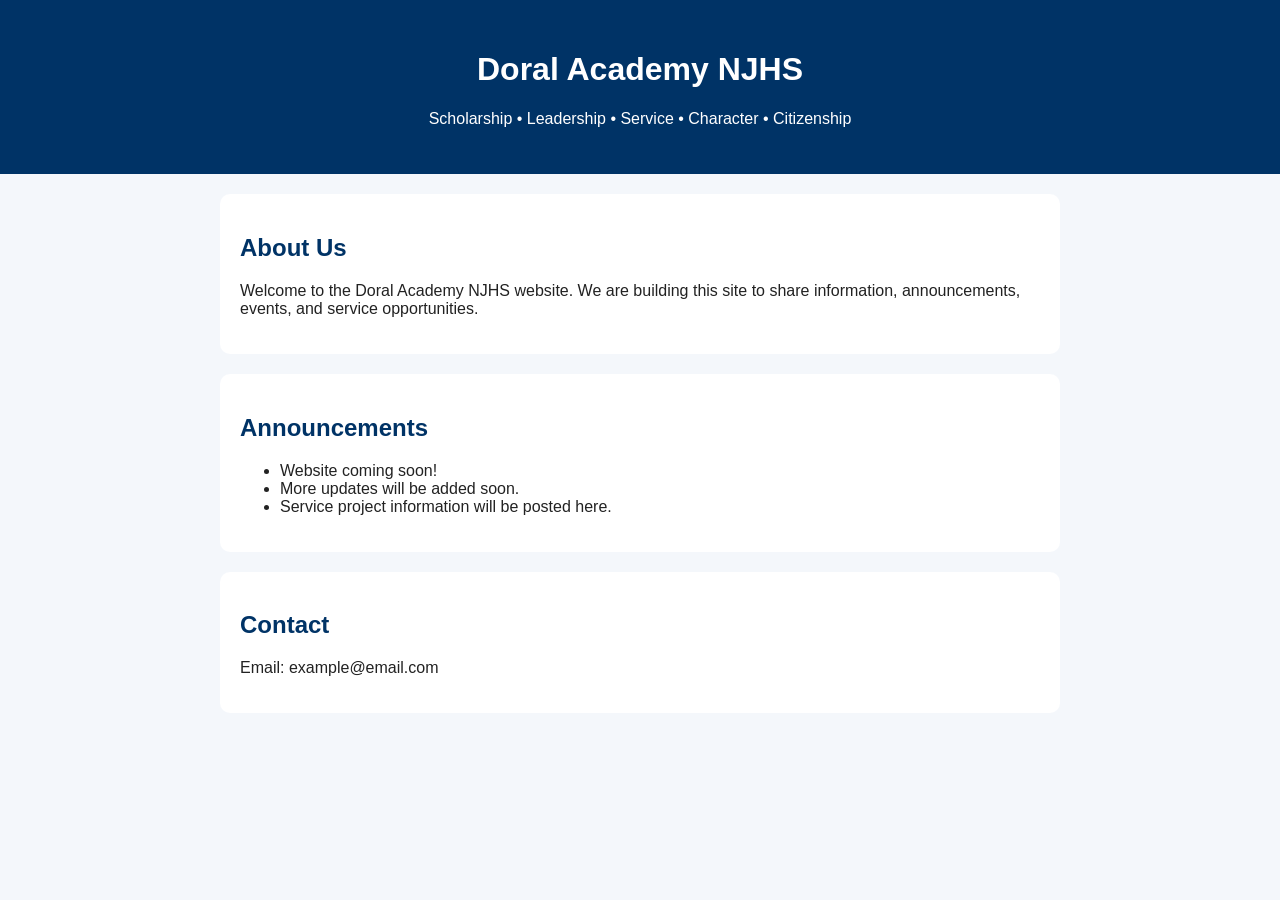
==== index.html @ dc1354bd "Refactor index.html structure and content" ====
<!DOCTYPE html>
<html>
<head>
  <title>Doral Academy NJHS</title>
  <link rel="stylesheet" href="style.css">
</head>
<body>

  <header>
    <h1>Doral Academy NJHS</h1>
    <p>Scholarship • Leadership • Service • Character • Citizenship</p>
  </header>

  <section>
    <h2>About Us</h2>
    <p>
      Welcome to the Doral Academy NJHS website. We are building this site
      to share information, announcements, events, and service opportunities.
    </p>
  </section>

  <section>
    <h2>Announcements</h2>
    <ul>
      <li>Website coming soon!</li>
      <li>More updates will be added soon.</li>
      <li>Service project information will be posted here.</li>
    </ul>
  </section>

  <section>
    <h2>Contact</h2>
    <p>Email: example@email.com</p>
  </section>

</body>
</html>
---- style.css ----
body {
  font-family: Arial, sans-serif;
  background-color: #f4f7fb;
  color: #222;
  margin: 0;
  padding: 0;
}

header {
  background-color: #003366;
  color: white;
  padding: 30px;
  text-align: center;
}

section {
  background: white;
  margin: 20px auto;
  padding: 20px;
  max-width: 800px;
  border-radius: 10px;
}

h2 {
  color: #003366;
}
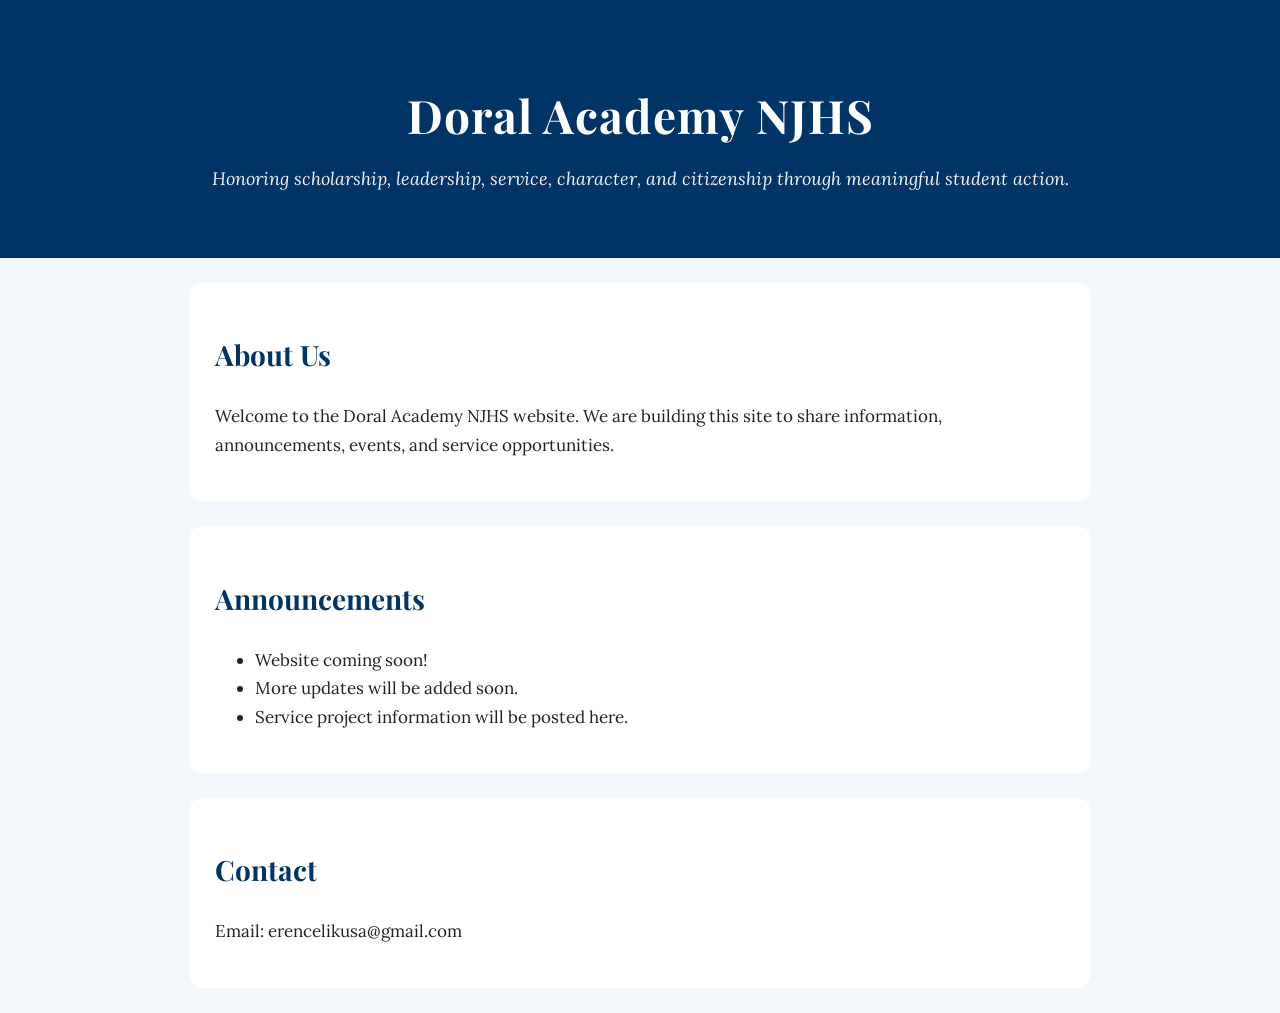
==== commit f3ff9d79: "Update contact email and header description" ====
--- a/index.html
+++ b/index.html
@@ -4,11 +4,12 @@
   <title>Doral Academy NJHS</title>
   <link rel="stylesheet" href="style.css">
 </head>
+
 <body>
 
   <header>
     <h1>Doral Academy NJHS</h1>
-    <p>Scholarship • Leadership • Service • Character • Citizenship</p>
+    <p>Honoring scholarship, leadership, service, character, and citizenship through meaningful student action.</p>
   </header>
 
   <section>
@@ -30,7 +31,7 @@
 
   <section>
     <h2>Contact</h2>
-    <p>Email: example@email.com</p>
+    <p>Email: erencelikusa@gmail.com</p>
   </section>
 
 </body>
--- a/style.css
+++ b/style.css
@@ -1,26 +1,49 @@
+@import url('https://fonts.googleapis.com/css2?family=Lora:wght@400;500&family=Playfair+Display:wght@600;700&display=swap');
+
 body {
-  font-family: Arial, sans-serif;
+  font-family: 'Lora', Georgia, serif;
   background-color: #f4f7fb;
   color: #222;
   margin: 0;
   padding: 0;
+  line-height: 1.7;
 }
 
 header {
   background-color: #003366;
   color: white;
-  padding: 30px;
+  padding: 45px 25px;
   text-align: center;
+}
+
+header h1 {
+  font-family: 'Playfair Display', Georgia, serif;
+  font-size: 46px;
+  margin-bottom: 10px;
+  letter-spacing: 1px;
+}
+
+header p {
+  font-size: 18px;
+  font-style: italic;
+  margin-top: 0;
+  opacity: 0.95;
 }
 
 section {
   background: white;
-  margin: 20px auto;
-  padding: 20px;
-  max-width: 800px;
-  border-radius: 10px;
+  margin: 25px auto;
+  padding: 25px;
+  max-width: 850px;
+  border-radius: 12px;
 }
 
 h2 {
+  font-family: 'Playfair Display', Georgia, serif;
   color: #003366;
+  font-size: 28px;
 }
+
+p, li {
+  font-size: 17px;
+}
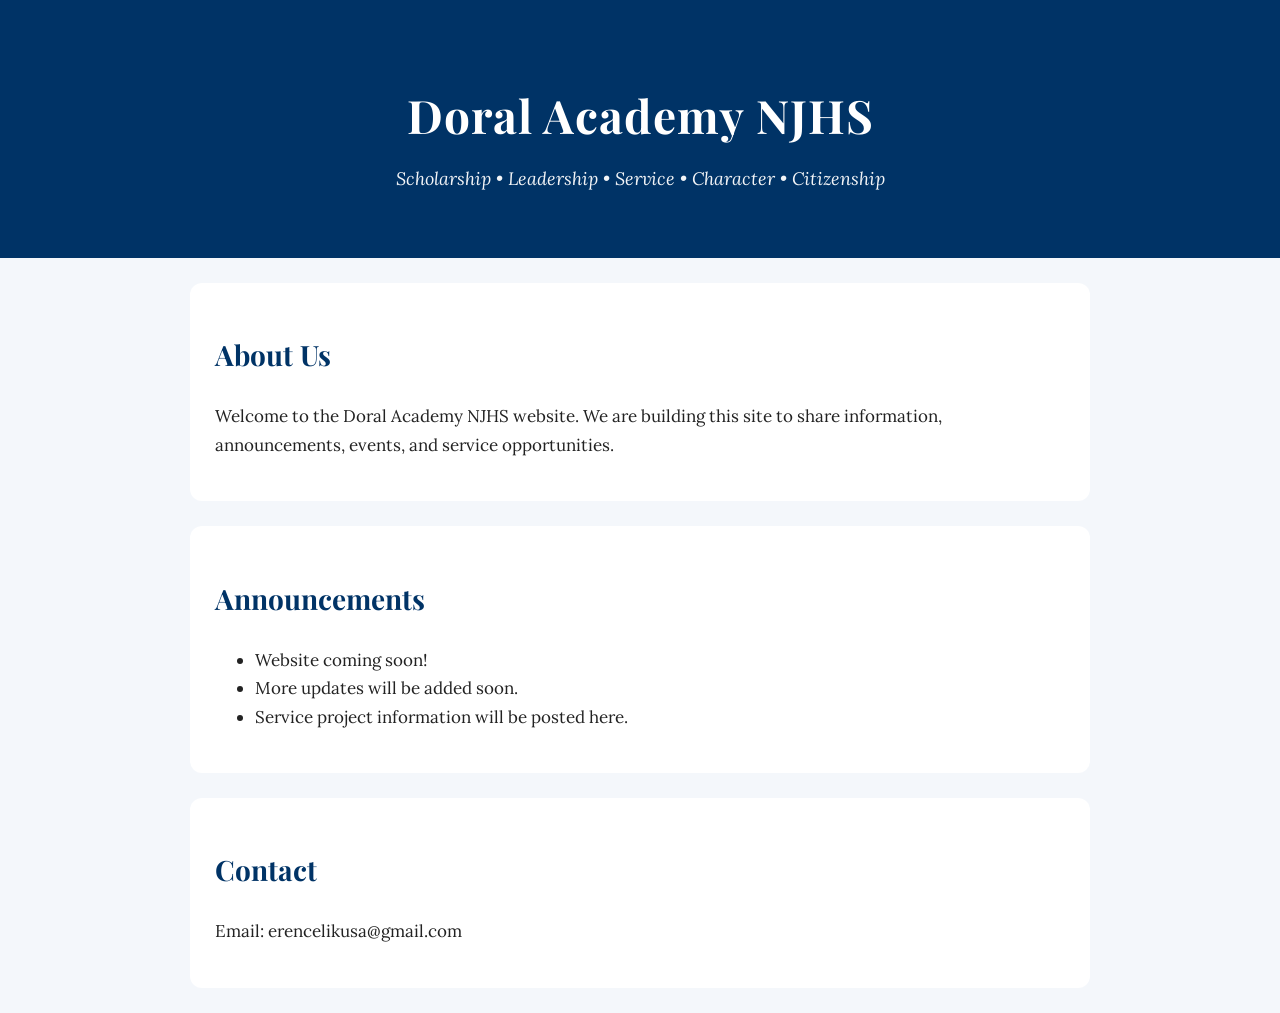
==== commit 192ed0b3: "Update paragraph content in index.html" ====
--- a/index.html
+++ b/index.html
@@ -9,7 +9,7 @@
 
   <header>
     <h1>Doral Academy NJHS</h1>
-    <p>Honoring scholarship, leadership, service, character, and citizenship through meaningful student action.</p>
+    <p>Scholarship • Leadership • Service • Character • Citizenship</p>
   </header>
 
   <section>
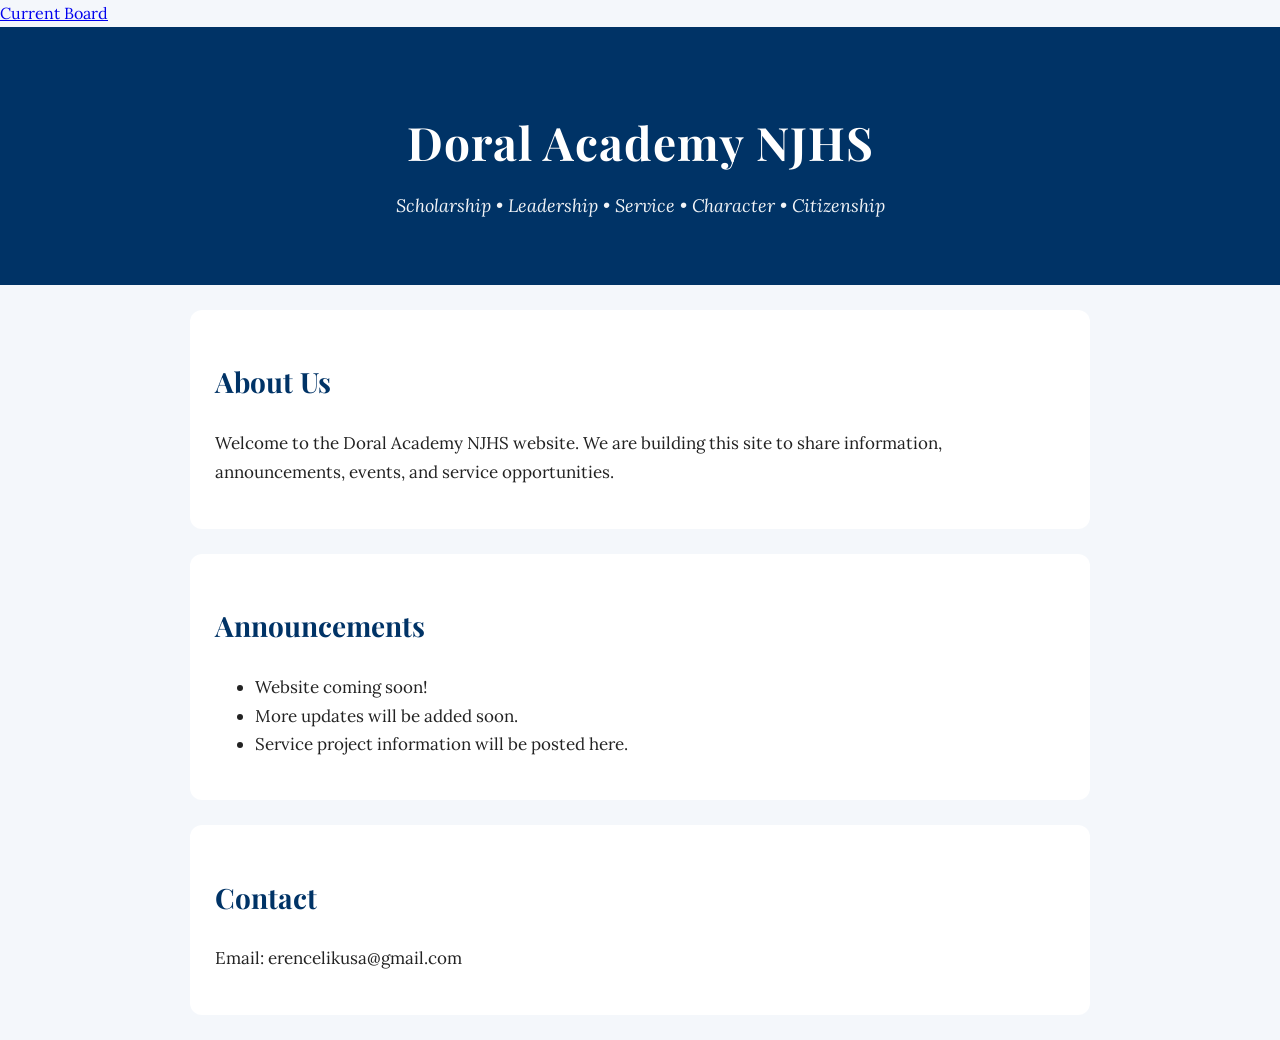
==== commit 2743253d: "Add link to Current Board in index.html Added a link to the current board in the body." ====
--- a/index.html
+++ b/index.html
@@ -6,6 +6,8 @@
 </head>
 
 <body>
+
+  <a class="side-button" href="board.html">Current Board</a>
 
   <header>
     <h1>Doral Academy NJHS</h1>
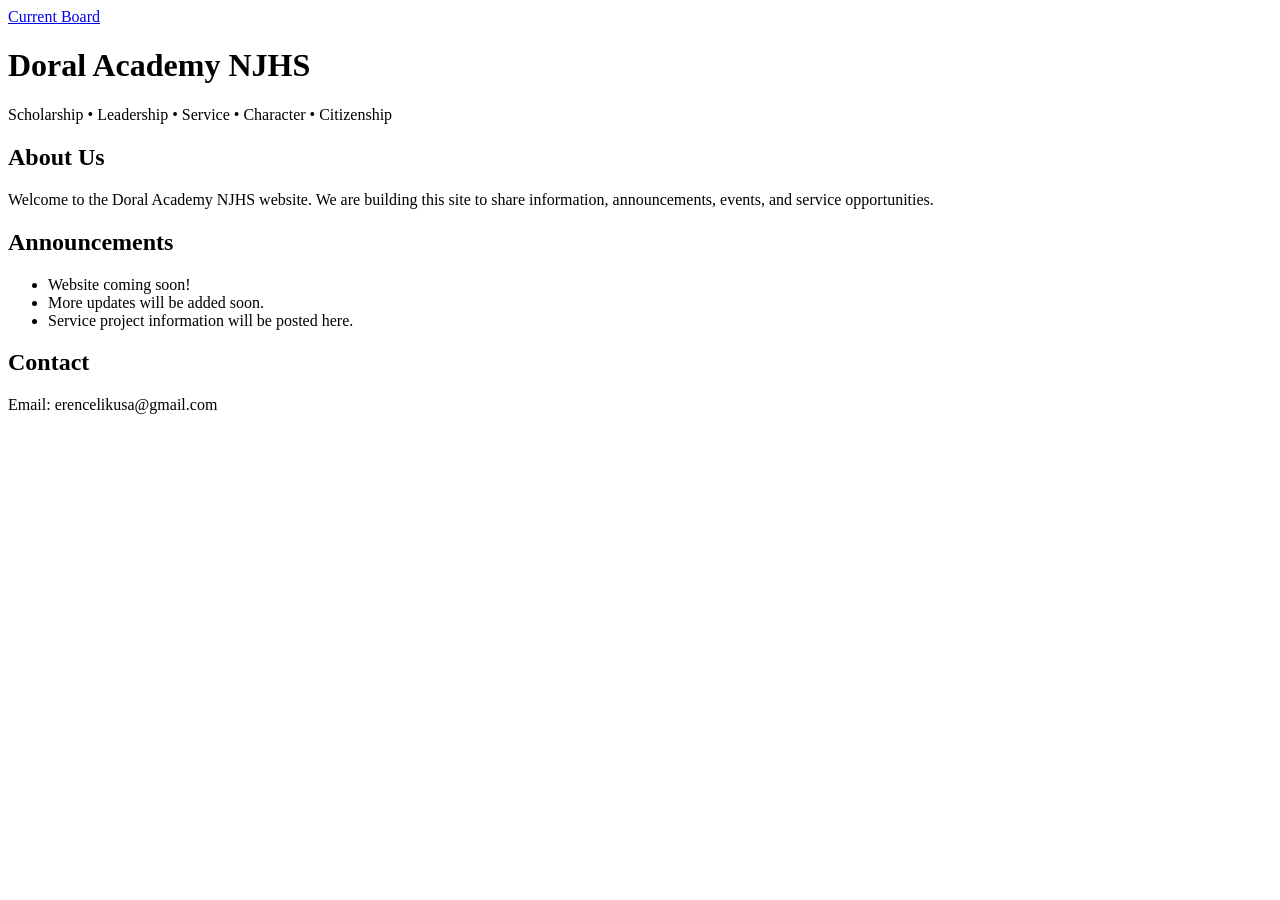
==== commit 8cc962ea: "Replace side-button with board-button for navigation" ====
--- a/index.html
+++ b/index.html
@@ -7,9 +7,9 @@
 
 <body>
 
-  <a class="side-button" href="board.html">Current Board</a>
+  <header>
+    <a class="board-button" href="board.html">Current Board</a>
 
-  <header>
     <h1>Doral Academy NJHS</h1>
     <p>Scholarship • Leadership • Service • Character • Citizenship</p>
   </header>
--- a/style.css
+++ b/style.css
@@ -1,49 +1,45 @@
-@import url('https://fonts.googleapis.com/css2?family=Lora:wght@400;500&family=Playfair+Display:wght@600;700&display=swap');
-
-body {
+.side-button {
+  position: fixed;
+  right: 20px;
+  top: 50%;
+  transform: translateY(-50%);
+  background-color: #003366;
+  color: white;
+  padding: 14px 18px;
+  border-radius: 30px;
+  text-decoration: none;
+  font-weight: bold;
   font-family: 'Lora', Georgia, serif;
-  background-color: #f4f7fb;
-  color: #222;
-  margin: 0;
-  padding: 0;
-  line-height: 1.7;
+  box-shadow: 0 4px 12px rgba(0, 0, 0, 0.25);
 }
 
-header {
-  background-color: #003366;
-  color: white;
-  padding: 45px 25px;
-  text-align: center;
+.side-button:hover {
+  background-color: #00509e;
 }
 
-header h1 {
-  font-family: 'Playfair Display', Georgia, serif;
-  font-size: 46px;
-  margin-bottom: 10px;
-  letter-spacing: 1px;
+.board-grid {
+  display: grid;
+  grid-template-columns: repeat(auto-fit, minmax(180px, 1fr));
+  gap: 25px;
+  margin-top: 20px;
 }
 
-header p {
-  font-size: 18px;
-  font-style: italic;
-  margin-top: 0;
-  opacity: 0.95;
-}
-
-section {
-  background: white;
-  margin: 25px auto;
-  padding: 25px;
-  max-width: 850px;
+.board-card {
+  text-align: center;
+  background-color: #f4f7fb;
+  padding: 20px;
   border-radius: 12px;
 }
 
-h2 {
-  font-family: 'Playfair Display', Georgia, serif;
+.photo-placeholder {
+  width: 130px;
+  height: 130px;
+  margin: 0 auto 15px auto;
+  border-radius: 50%;
+  background-color: #d9e3f0;
+  display: flex;
+  align-items: center;
+  justify-content: center;
   color: #003366;
-  font-size: 28px;
+  font-weight: bold;
 }
-
-p, li {
-  font-size: 17px;
-}
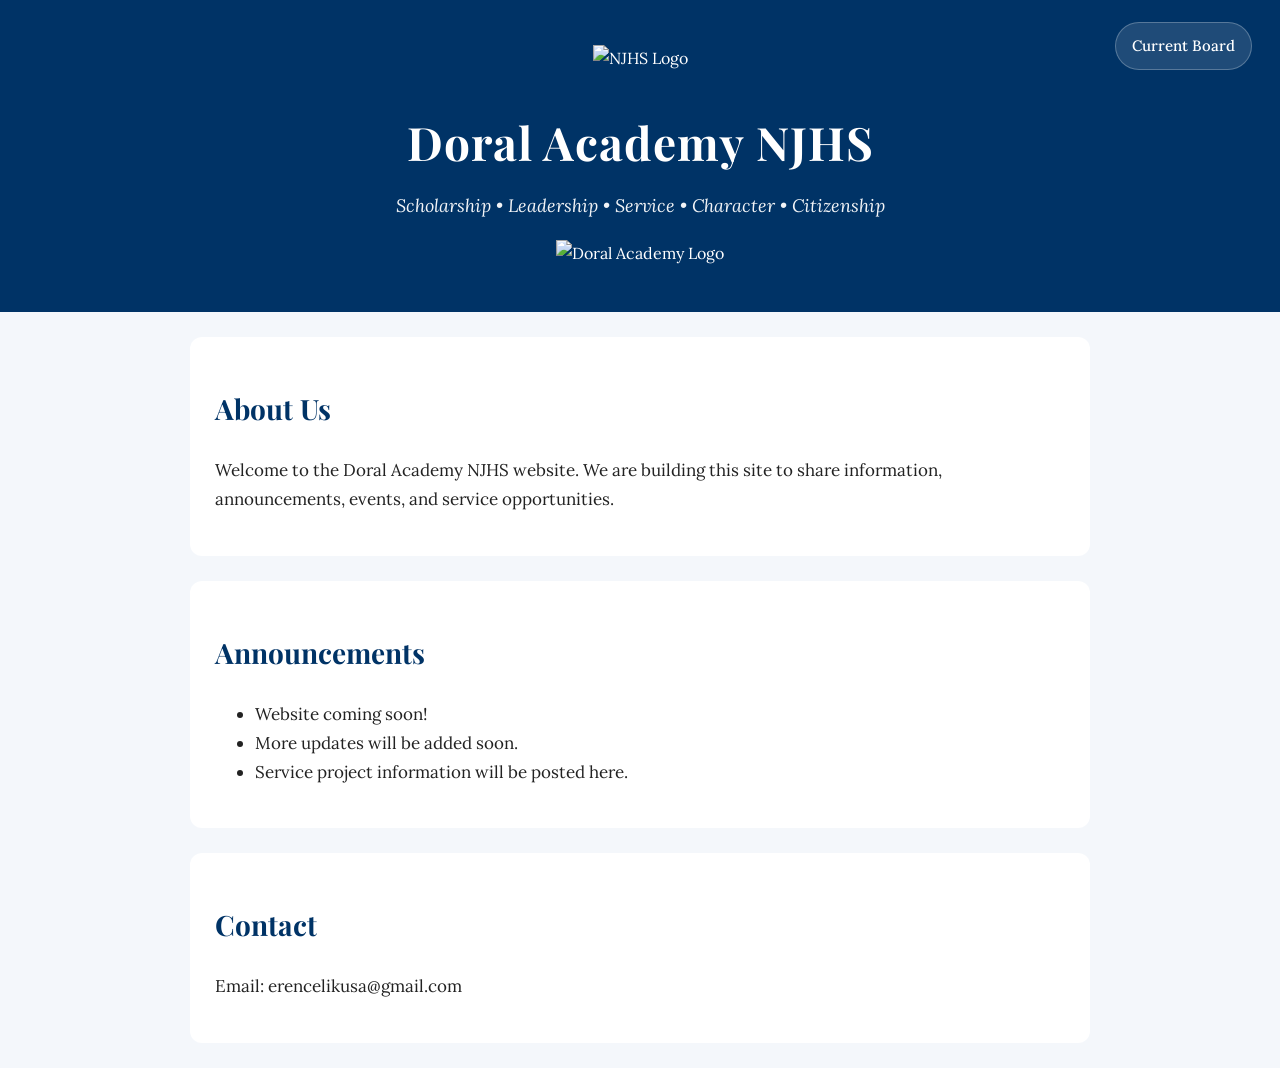
==== commit ab00aec2: "Refactor header section with hero title row" ====
--- a/index.html
+++ b/index.html
@@ -10,8 +10,16 @@
   <header>
     <a class="board-button" href="board.html">Current Board</a>
 
-    <h1>Doral Academy NJHS</h1>
-    <p>Scholarship • Leadership • Service • Character • Citizenship</p>
+    <div class="hero-title-row">
+      <img src="njhs-logo-clean.png" alt="NJHS Logo" class="home-logo njhs-logo">
+
+      <div class="title-text">
+        <h1>Doral Academy NJHS</h1>
+        <p>Scholarship • Leadership • Service • Character • Citizenship</p>
+      </div>
+
+      <img src="doral-logo-clean.png" alt="Doral Academy Logo" class="home-logo doral-logo">
+    </div>
   </header>
 
   <section>
--- a/style.css
+++ b/style.css
@@ -1,20 +1,73 @@
-.side-button {
-  position: fixed;
-  right: 20px;
-  top: 50%;
-  transform: translateY(-50%);
+@import url('https://fonts.googleapis.com/css2?family=Lora:wght@400;500&family=Playfair+Display:wght@600;700&display=swap');
+
+body {
+  font-family: 'Lora', Georgia, serif;
+  background-color: #f4f7fb;
+  color: #222;
+  margin: 0;
+  padding: 0;
+  line-height: 1.7;
+}
+
+header {
   background-color: #003366;
   color: white;
-  padding: 14px 18px;
-  border-radius: 30px;
-  text-decoration: none;
-  font-weight: bold;
-  font-family: 'Lora', Georgia, serif;
-  box-shadow: 0 4px 12px rgba(0, 0, 0, 0.25);
+  padding: 45px 25px;
+  text-align: center;
+  position: relative;
 }
 
-.side-button:hover {
-  background-color: #00509e;
+header h1 {
+  font-family: 'Playfair Display', Georgia, serif;
+  font-size: 46px;
+  margin-bottom: 10px;
+  letter-spacing: 1px;
+}
+
+header p {
+  font-size: 18px;
+  font-style: italic;
+  margin-top: 0;
+  opacity: 0.95;
+}
+
+.board-button {
+  position: absolute;
+  top: 22px;
+  right: 28px;
+  color: white;
+  text-decoration: none;
+  font-size: 15px;
+  font-weight: 500;
+  padding: 10px 16px;
+  border-radius: 25px;
+  background-color: rgba(255, 255, 255, 0.12);
+  border: 1px solid rgba(255, 255, 255, 0.25);
+  transition: all 0.3s ease;
+}
+
+.board-button:hover {
+  background-color: white;
+  color: #003366;
+  transform: translateY(-2px);
+}
+
+section {
+  background: white;
+  margin: 25px auto;
+  padding: 25px;
+  max-width: 850px;
+  border-radius: 12px;
+}
+
+h2 {
+  font-family: 'Playfair Display', Georgia, serif;
+  color: #003366;
+  font-size: 28px;
+}
+
+p, li {
+  font-size: 17px;
 }
 
 .board-grid {
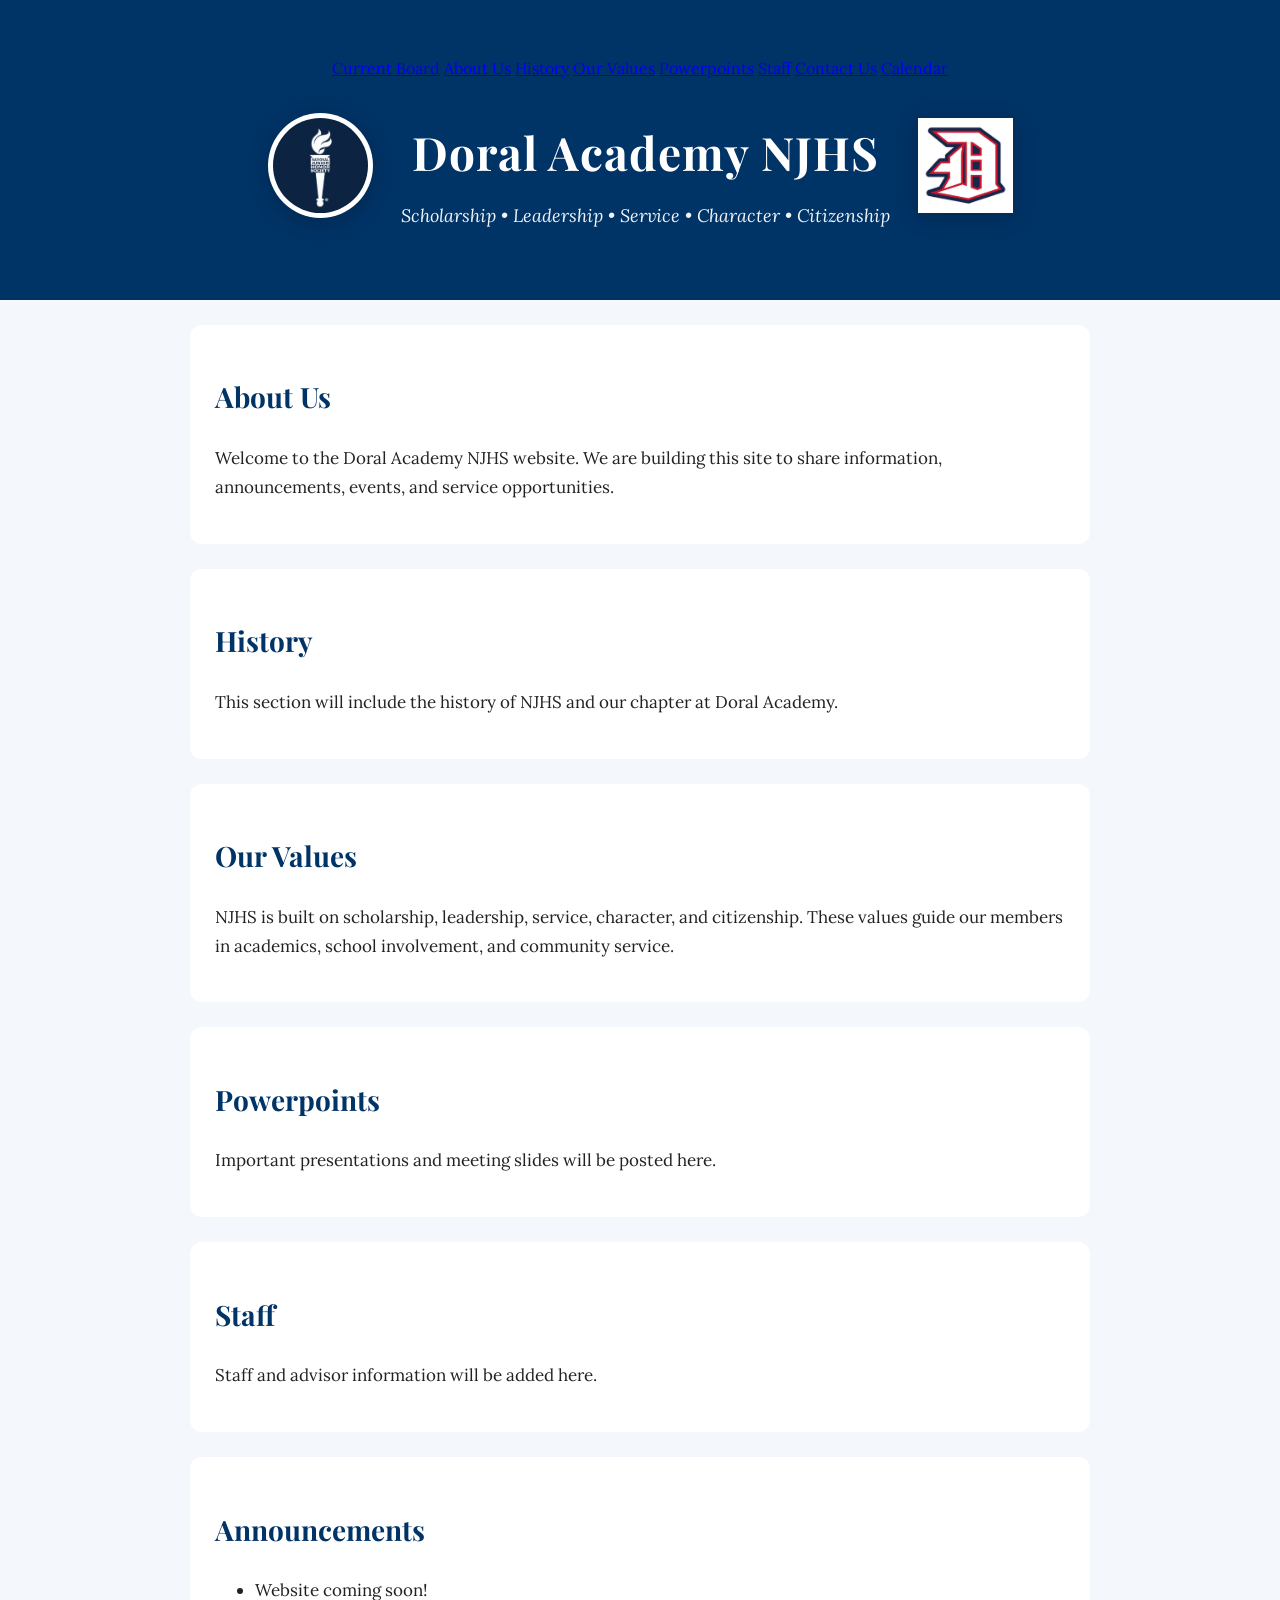
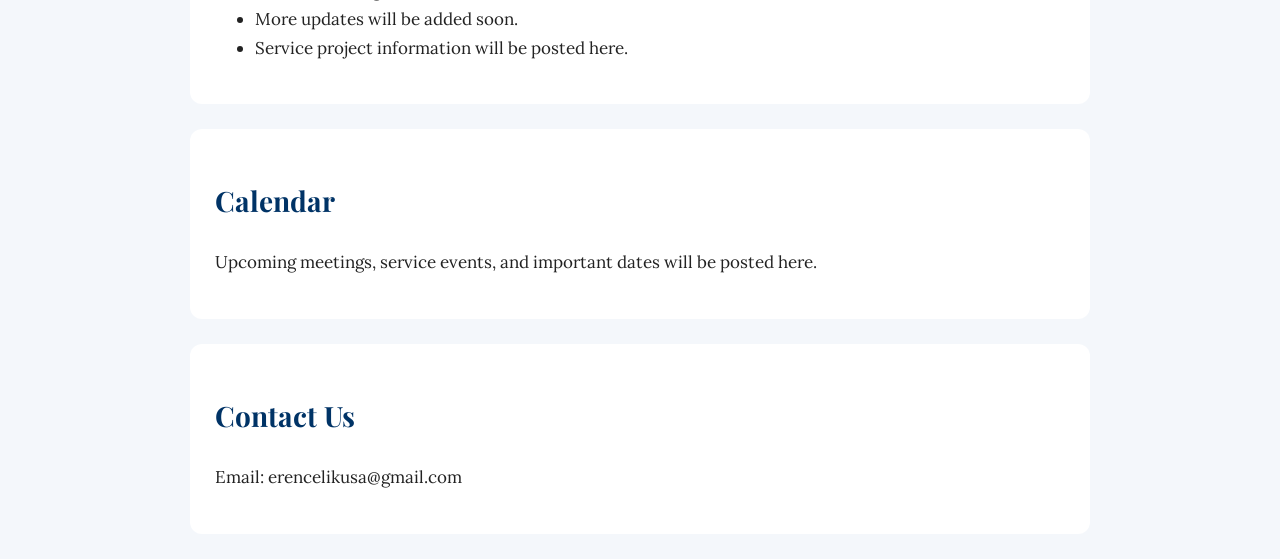
==== commit f7384c39: "Add navigation and content sections to index.html" ====
--- a/index.html
+++ b/index.html
@@ -8,7 +8,16 @@
 <body>
 
   <header>
-    <a class="board-button" href="board.html">Current Board</a>
+    <nav class="top-nav">
+      <a href="board.html">Current Board</a>
+      <a href="#about">About Us</a>
+      <a href="#history">History</a>
+      <a href="#values">Our Values</a>
+      <a href="#powerpoints">Powerpoints</a>
+      <a href="#staff">Staff</a>
+      <a href="#contact">Contact Us</a>
+      <a href="#calendar">Calendar</a>
+    </nav>
 
     <div class="hero-title-row">
       <img src="njhs-logo-clean.png" alt="NJHS Logo" class="home-logo njhs-logo">
@@ -22,11 +31,40 @@
     </div>
   </header>
 
-  <section>
+  <section id="about">
     <h2>About Us</h2>
     <p>
       Welcome to the Doral Academy NJHS website. We are building this site
       to share information, announcements, events, and service opportunities.
+    </p>
+  </section>
+
+  <section id="history">
+    <h2>History</h2>
+    <p>
+      This section will include the history of NJHS and our chapter at Doral Academy.
+    </p>
+  </section>
+
+  <section id="values">
+    <h2>Our Values</h2>
+    <p>
+      NJHS is built on scholarship, leadership, service, character, and citizenship.
+      These values guide our members in academics, school involvement, and community service.
+    </p>
+  </section>
+
+  <section id="powerpoints">
+    <h2>Powerpoints</h2>
+    <p>
+      Important presentations and meeting slides will be posted here.
+    </p>
+  </section>
+
+  <section id="staff">
+    <h2>Staff</h2>
+    <p>
+      Staff and advisor information will be added here.
     </p>
   </section>
 
@@ -39,8 +77,15 @@
     </ul>
   </section>
 
-  <section>
-    <h2>Contact</h2>
+  <section id="calendar">
+    <h2>Calendar</h2>
+    <p>
+      Upcoming meetings, service events, and important dates will be posted here.
+    </p>
+  </section>
+
+  <section id="contact">
+    <h2>Contact Us</h2>
     <p>Email: erencelikusa@gmail.com</p>
   </section>
 
--- a/style.css
+++ b/style.css
@@ -12,9 +12,22 @@
 header {
   background-color: #003366;
   color: white;
-  padding: 45px 25px;
+  padding: 55px 25px 50px 25px;
   text-align: center;
   position: relative;
+}
+
+.hero-title-row {
+  display: flex;
+  align-items: center;
+  justify-content: center;
+  gap: 28px;
+  max-width: 950px;
+  margin: 0 auto;
+}
+
+.title-text {
+  text-align: center;
 }
 
 header h1 {
@@ -29,6 +42,23 @@
   font-style: italic;
   margin-top: 0;
   opacity: 0.95;
+}
+
+.home-logo {
+  width: 95px;
+  height: 95px;
+  object-fit: contain;
+}
+
+.njhs-logo {
+  background-color: white;
+  padding: 5px;
+  border-radius: 50%;
+  filter: drop-shadow(0 4px 10px rgba(0, 0, 0, 0.2));
+}
+
+.doral-logo {
+  filter: drop-shadow(0 4px 10px rgba(0, 0, 0, 0.2));
 }
 
 .board-button {
@@ -96,3 +126,29 @@
   color: #003366;
   font-weight: bold;
 }
+
+@media (max-width: 700px) {
+  .hero-title-row {
+    gap: 14px;
+  }
+
+  .home-logo {
+    width: 65px;
+    height: 65px;
+  }
+
+  header h1 {
+    font-size: 34px;
+  }
+
+  header p {
+    font-size: 15px;
+  }
+
+  .board-button {
+    top: 15px;
+    right: 15px;
+    font-size: 13px;
+    padding: 8px 13px;
+  }
+}
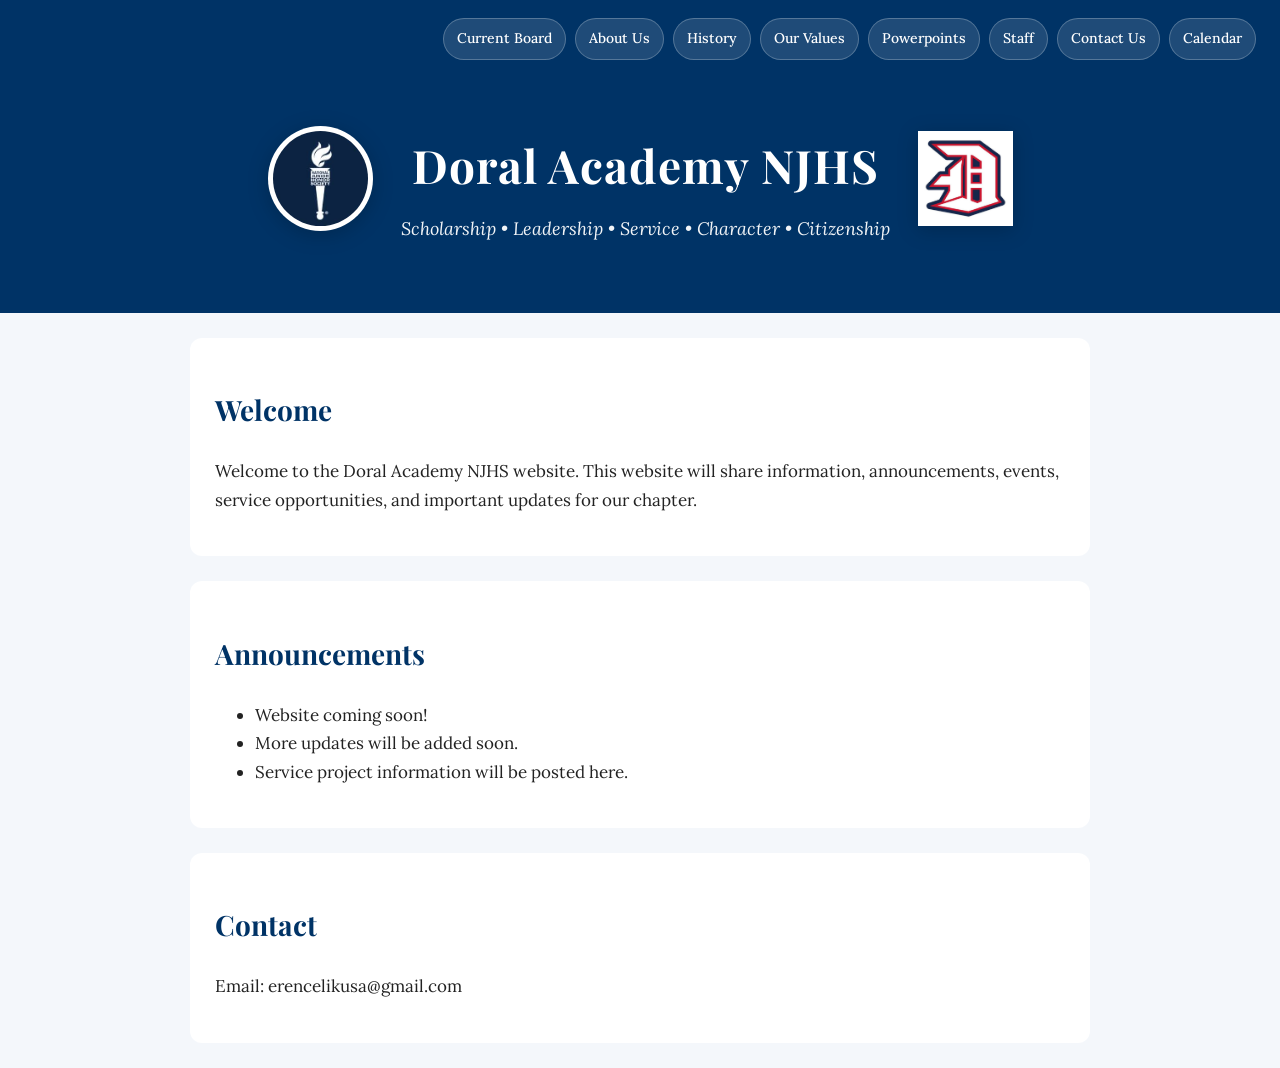
==== commit 44dd88bd: "Revise navigation links and update welcome section Updated navigation links and modified content str" ====
--- a/index.html
+++ b/index.html
@@ -10,13 +10,13 @@
   <header>
     <nav class="top-nav">
       <a href="board.html">Current Board</a>
-      <a href="#about">About Us</a>
-      <a href="#history">History</a>
-      <a href="#values">Our Values</a>
-      <a href="#powerpoints">Powerpoints</a>
-      <a href="#staff">Staff</a>
-      <a href="#contact">Contact Us</a>
-      <a href="#calendar">Calendar</a>
+      <a href="about.html">About Us</a>
+      <a href="history.html">History</a>
+      <a href="values.html">Our Values</a>
+      <a href="powerpoints.html">Powerpoints</a>
+      <a href="staff.html">Staff</a>
+      <a href="contact.html">Contact Us</a>
+      <a href="calendar.html">Calendar</a>
     </nav>
 
     <div class="hero-title-row">
@@ -31,40 +31,12 @@
     </div>
   </header>
 
-  <section id="about">
-    <h2>About Us</h2>
+  <section>
+    <h2>Welcome</h2>
     <p>
-      Welcome to the Doral Academy NJHS website. We are building this site
-      to share information, announcements, events, and service opportunities.
-    </p>
-  </section>
-
-  <section id="history">
-    <h2>History</h2>
-    <p>
-      This section will include the history of NJHS and our chapter at Doral Academy.
-    </p>
-  </section>
-
-  <section id="values">
-    <h2>Our Values</h2>
-    <p>
-      NJHS is built on scholarship, leadership, service, character, and citizenship.
-      These values guide our members in academics, school involvement, and community service.
-    </p>
-  </section>
-
-  <section id="powerpoints">
-    <h2>Powerpoints</h2>
-    <p>
-      Important presentations and meeting slides will be posted here.
-    </p>
-  </section>
-
-  <section id="staff">
-    <h2>Staff</h2>
-    <p>
-      Staff and advisor information will be added here.
+      Welcome to the Doral Academy NJHS website. This website will share
+      information, announcements, events, service opportunities, and important
+      updates for our chapter.
     </p>
   </section>
 
@@ -77,15 +49,8 @@
     </ul>
   </section>
 
-  <section id="calendar">
-    <h2>Calendar</h2>
-    <p>
-      Upcoming meetings, service events, and important dates will be posted here.
-    </p>
-  </section>
-
-  <section id="contact">
-    <h2>Contact Us</h2>
+  <section>
+    <h2>Contact</h2>
     <p>Email: erencelikusa@gmail.com</p>
   </section>
 
--- a/style.css
+++ b/style.css
@@ -1,4 +1,8 @@
 @import url('https://fonts.googleapis.com/css2?family=Lora:wght@400;500&family=Playfair+Display:wght@600;700&display=swap');
+
+html {
+  scroll-behavior: smooth;
+}
 
 body {
   font-family: 'Lora', Georgia, serif;
@@ -12,9 +16,38 @@
 header {
   background-color: #003366;
   color: white;
-  padding: 55px 25px 50px 25px;
+  padding: 95px 25px 50px 25px;
   text-align: center;
   position: relative;
+}
+
+.top-nav {
+  position: absolute;
+  top: 18px;
+  right: 24px;
+  display: flex;
+  gap: 9px;
+  flex-wrap: wrap;
+  justify-content: flex-end;
+  max-width: 850px;
+}
+
+.top-nav a {
+  color: white;
+  text-decoration: none;
+  font-size: 14px;
+  font-weight: 500;
+  padding: 8px 13px;
+  border-radius: 25px;
+  background-color: rgba(255, 255, 255, 0.12);
+  border: 1px solid rgba(255, 255, 255, 0.24);
+  transition: all 0.3s ease;
+}
+
+.top-nav a:hover {
+  background-color: white;
+  color: #003366;
+  transform: translateY(-2px);
 }
 
 .hero-title-row {
@@ -59,27 +92,6 @@
 
 .doral-logo {
   filter: drop-shadow(0 4px 10px rgba(0, 0, 0, 0.2));
-}
-
-.board-button {
-  position: absolute;
-  top: 22px;
-  right: 28px;
-  color: white;
-  text-decoration: none;
-  font-size: 15px;
-  font-weight: 500;
-  padding: 10px 16px;
-  border-radius: 25px;
-  background-color: rgba(255, 255, 255, 0.12);
-  border: 1px solid rgba(255, 255, 255, 0.25);
-  transition: all 0.3s ease;
-}
-
-.board-button:hover {
-  background-color: white;
-  color: #003366;
-  transform: translateY(-2px);
 }
 
 section {
@@ -127,6 +139,18 @@
   font-weight: bold;
 }
 
+@media (max-width: 900px) {
+  header {
+    padding-top: 135px;
+  }
+
+  .top-nav {
+    left: 15px;
+    right: 15px;
+    justify-content: center;
+  }
+}
+
 @media (max-width: 700px) {
   .hero-title-row {
     gap: 14px;
@@ -145,10 +169,8 @@
     font-size: 15px;
   }
 
-  .board-button {
-    top: 15px;
-    right: 15px;
-    font-size: 13px;
-    padding: 8px 13px;
+  .top-nav a {
+    font-size: 12px;
+    padding: 7px 10px;
   }
 }
